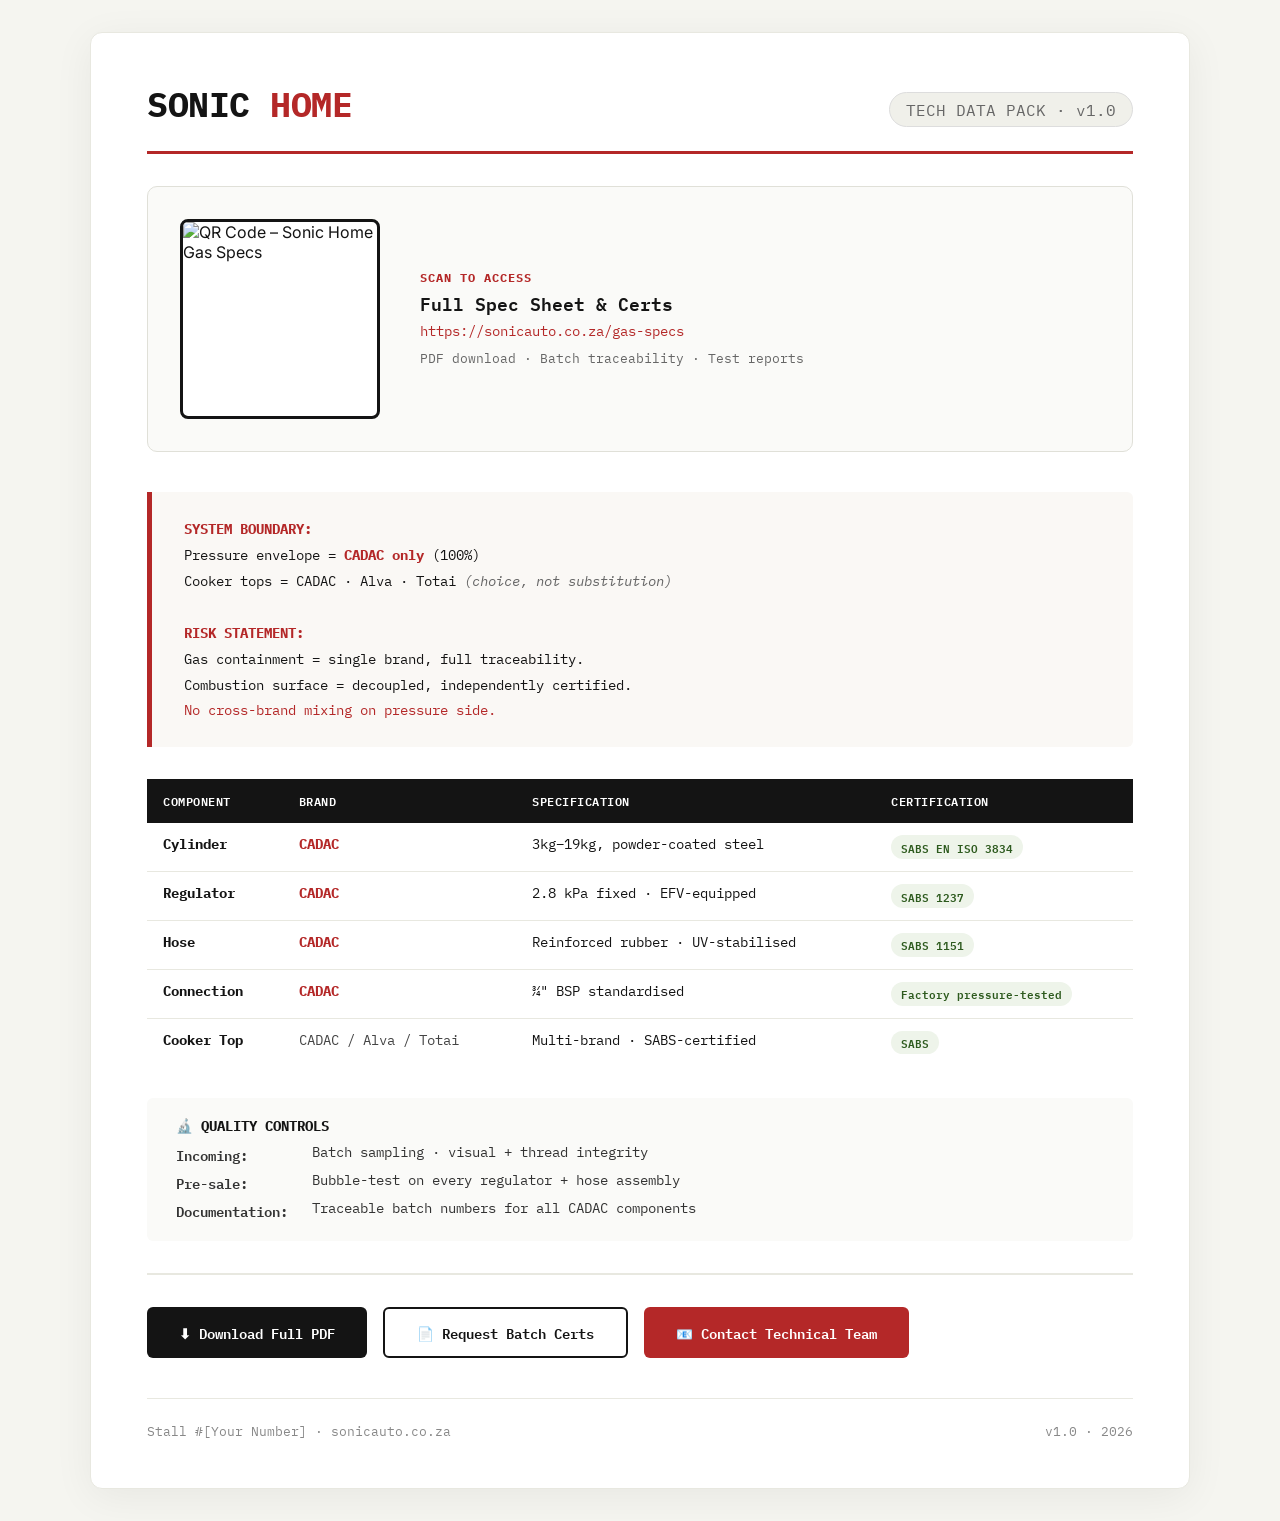
==== gas-specs/index.html @ 303278b4 "Create gas-specs/index.html for Sonic Home This HTML file contains the layout and styling for the So" ====
<!DOCTYPE html>
<html lang="en">
<head>
    <meta charset="UTF-8" />
    <meta name="viewport" content="width=device-width, initial-scale=1.0" />
    <title>Sonic Home – Gas Specs | Engineer Data Pack</title>
    
    <!-- Google Fonts – clean, engineer-friendly -->
    <link rel="preconnect" href="https://fonts.googleapis.com" />
    <link rel="preconnect" href="https://fonts.gstatic.com" crossorigin />
    <link href="https://fonts.googleapis.com/css2?family=IBM+Plex+Mono:wght@400;600;700&family=Inter:wght@400;600;700&display=swap" rel="stylesheet" />
    
    <style>
        /* --- RESET & BASE --- */
        * {
            margin: 0;
            padding: 0;
            box-sizing: border-box;
        }
        
        body {
            background: #f5f5f0;
            font-family: 'Inter', sans-serif;
            color: #141414;
            padding: 2rem 1rem;
            display: flex;
            justify-content: center;
        }
        
        .container {
            max-width: 1100px;
            width: 100%;
            background: white;
            padding: 3rem 3.5rem;
            border-radius: 12px;
            box-shadow: 0 8px 40px rgba(0,0,0,0.06);
            border: 1px solid #e8e8e0;
        }
        
        /* --- HEADER --- */
        .header {
            border-bottom: 3px solid #b42828;
            padding-bottom: 1.5rem;
            margin-bottom: 2rem;
            display: flex;
            justify-content: space-between;
            align-items: flex-end;
            flex-wrap: wrap;
            gap: 1rem;
        }
        
        .header h1 {
            font-family: 'IBM Plex Mono', monospace;
            font-weight: 700;
            font-size: 2.2rem;
            letter-spacing: -0.5px;
            color: #141414;
        }
        
        .header h1 span {
            color: #b42828;
        }
        
        .header .sub {
            font-family: 'IBM Plex Mono', monospace;
            font-weight: 400;
            font-size: 1rem;
            color: #666;
            background: #f0f0ea;
            padding: 0.4rem 1rem;
            border-radius: 20px;
            border: 1px solid #ddd;
        }
        
        /* --- QR SECTION --- */
        .qr-section {
            display: flex;
            flex-wrap: wrap;
            gap: 2.5rem;
            align-items: center;
            background: #fafaf8;
            padding: 2rem 2rem;
            border-radius: 10px;
            border: 1px solid #e0e0d8;
            margin-bottom: 2.5rem;
        }
        
        .qr-section img {
            width: 200px;
            height: 200px;
            border: 3px solid #141414;
            border-radius: 8px;
            background: white;
            flex-shrink: 0;
        }
        
        .qr-meta {
            font-family: 'IBM Plex Mono', monospace;
            font-size: 0.9rem;
            line-height: 1.7;
        }
        
        .qr-meta .label {
            font-weight: 700;
            color: #b42828;
            text-transform: uppercase;
            font-size: 0.75rem;
            letter-spacing: 1px;
        }
        
        .qr-meta .url {
            color: #b42828;
            word-break: break-all;
        }
        
        .qr-meta .note {
            color: #666;
            font-size: 0.8rem;
            margin-top: 0.3rem;
        }
        
        /* --- SPEC TABLE --- */
        .spec-table {
            width: 100%;
            border-collapse: collapse;
            font-family: 'IBM Plex Mono', monospace;
            font-size: 0.85rem;
            margin: 1.5rem 0 2rem 0;
        }
        
        .spec-table th {
            text-align: left;
            background: #141414;
            color: white;
            padding: 0.75rem 1rem;
            font-weight: 600;
            font-size: 0.75rem;
            letter-spacing: 0.5px;
            text-transform: uppercase;
        }
        
        .spec-table td {
            padding: 0.75rem 1rem;
            border-bottom: 1px solid #e8e8e0;
            vertical-align: top;
        }
        
        .spec-table tr:last-child td {
            border-bottom: none;
        }
        
        .spec-table .brand-cadac {
            color: #b42828;
            font-weight: 700;
        }
        
        .spec-table .brand-other {
            color: #444;
        }
        
        .spec-table .cert {
            background: #eef4ea;
            color: #2d5a1e;
            font-size: 0.7rem;
            padding: 0.15rem 0.6rem;
            border-radius: 12px;
            display: inline-block;
            font-weight: 600;
        }
        
        /* --- RISK STATEMENT --- */
        .risk-box {
            background: #faf8f5;
            border-left: 5px solid #b42828;
            padding: 1.5rem 2rem;
            margin: 2rem 0;
            font-family: 'IBM Plex Mono', monospace;
            font-size: 0.9rem;
            line-height: 1.8;
            border-radius: 0 6px 6px 0;
        }
        
        .risk-box strong {
            color: #b42828;
        }
        
        /* --- BUTTONS --- */
        .actions {
            display: flex;
            flex-wrap: wrap;
            gap: 1rem;
            margin-top: 2rem;
            padding-top: 2rem;
            border-top: 2px solid #e8e8e0;
        }
        
        .btn {
            font-family: 'IBM Plex Mono', monospace;
            font-weight: 600;
            font-size: 0.85rem;
            padding: 0.75rem 2rem;
            border-radius: 6px;
            border: none;
            cursor: pointer;
            text-decoration: none;
            display: inline-flex;
            align-items: center;
            gap: 0.5rem;
            transition: all 0.2s;
        }
        
        .btn-primary {
            background: #141414;
            color: white;
        }
        
        .btn-primary:hover {
            background: #2a2a2a;
        }
        
        .btn-outline {
            background: transparent;
            color: #141414;
            border: 2px solid #141414;
        }
        
        .btn-outline:hover {
            background: #141414;
            color: white;
        }
        
        .btn-red {
            background: #b42828;
            color: white;
        }
        
        .btn-red:hover {
            background: #8f1f1f;
        }
        
        /* --- FOOTER --- */
        .footer {
            margin-top: 2.5rem;
            padding-top: 1.5rem;
            border-top: 1px solid #e8e8e0;
            font-size: 0.8rem;
            color: #888;
            font-family: 'IBM Plex Mono', monospace;
            display: flex;
            justify-content: space-between;
            flex-wrap: wrap;
            gap: 0.5rem;
        }
        
        /* --- RESPONSIVE --- */
        @media (max-width: 700px) {
            .container {
                padding: 1.5rem;
            }
            .header h1 {
                font-size: 1.6rem;
            }
            .qr-section {
                flex-direction: column;
                text-align: center;
            }
            .qr-section img {
                width: 160px;
                height: 160px;
            }
            .spec-table {
                font-size: 0.7rem;
            }
            .spec-table th,
            .spec-table td {
                padding: 0.5rem 0.6rem;
            }
            .risk-box {
                padding: 1rem 1.2rem;
                font-size: 0.8rem;
            }
            .actions {
                flex-direction: column;
            }
            .btn {
                justify-content: center;
            }
        }
        
        @media print {
            body { background: white; padding: 0.5rem; }
            .container { box-shadow: none; border: 1px solid #ccc; }
            .btn { display: none; }
            .qr-section { background: #f9f9f7; }
        }
    </style>
</head>
<body>

<div class="container">

    <!-- HEADER -->
    <div class="header">
        <h1>SONIC <span>HOME</span></h1>
        <div class="sub">TECH DATA PACK · v1.0</div>
    </div>

    <!-- QR + META -->
    <div class="qr-section">
        <!-- Replace src with your actual QR image -->
        <img src="sonic_home_gas_qr.png" alt="QR Code – Sonic Home Gas Specs" />
        <div class="qr-meta">
            <div class="label">Scan to access</div>
            <div style="font-weight:600; font-size:1.1rem;">Full Spec Sheet &amp; Certs</div>
            <div class="url">https://sonicauto.co.za/gas-specs</div>
            <div class="note">PDF download · Batch traceability · Test reports</div>
        </div>
    </div>

    <!-- SYSTEM BOUNDARY STATEMENT -->
    <div class="risk-box">
        <strong>SYSTEM BOUNDARY:</strong><br />
        Pressure envelope = <strong>CADAC only</strong> (100%)<br />
        Cooker tops = CADAC · Alva · Totai <em style="color:#666;font-weight:400;">(choice, not substitution)</em><br /><br />
        <strong>RISK STATEMENT:</strong><br />
        Gas containment = single brand, full traceability.<br />
        Combustion surface = decoupled, independently certified.<br />
        <span style="color:#b42828;">No cross-brand mixing on pressure side.</span>
    </div>

    <!-- SPECIFICATION TABLE -->
    <table class="spec-table">
        <thead>
            <tr>
                <th>Component</th>
                <th>Brand</th>
                <th>Specification</th>
                <th>Certification</th>
            </tr>
        </thead>
        <tbody>
            <tr>
                <td><strong>Cylinder</strong></td>
                <td class="brand-cadac">CADAC</td>
                <td>3kg–19kg, powder-coated steel</td>
                <td><span class="cert">SABS EN ISO 3834</span></td>
            </tr>
            <tr>
                <td><strong>Regulator</strong></td>
                <td class="brand-cadac">CADAC</td>
                <td>2.8 kPa fixed · EFV-equipped</td>
                <td><span class="cert">SABS 1237</span></td>
            </tr>
            <tr>
                <td><strong>Hose</strong></td>
                <td class="brand-cadac">CADAC</td>
                <td>Reinforced rubber · UV-stabilised</td>
                <td><span class="cert">SABS 1151</span></td>
            </tr>
            <tr>
                <td><strong>Connection</strong></td>
                <td class="brand-cadac">CADAC</td>
                <td>¾" BSP standardised</td>
                <td><span class="cert">Factory pressure-tested</span></td>
            </tr>
            <tr>
                <td><strong>Cooker Top</strong></td>
                <td class="brand-other">CADAC / Alva / Totai</td>
                <td>Multi-brand · SABS-certified</td>
                <td><span class="cert">SABS</span></td>
            </tr>
        </tbody>
    </table>

    <!-- QUALITY CONTROLS -->
    <div style="margin: 1.5rem 0; font-family:'IBM Plex Mono',monospace; font-size:0.85rem; background:#fafaf8; padding:1.2rem 1.8rem; border-radius:6px;">
        <div style="font-weight:700; margin-bottom:0.5rem;">🔬 QUALITY CONTROLS</div>
        <div style="display:grid; grid-template-columns:auto 1fr; gap:0.3rem 1.5rem; color:#333;">
            <span style="font-weight:600;">Incoming:</span><span>Batch sampling · visual + thread integrity</span>
            <span style="font-weight:600;">Pre-sale:</span><span>Bubble-test on every regulator + hose assembly</span>
            <span style="font-weight:600;">Documentation:</span><span>Traceable batch numbers for all CADAC components</span>
        </div>
    </div>

    <!-- ACTION BUTTONS -->
    <div class="actions">
        <a href="sonic_home_gas_specs.pdf" class="btn btn-primary" download>⬇ Download Full PDF</a>
        <a href="#" class="btn btn-outline">📄 Request Batch Certs</a>
        <a href="#" class="btn btn-red">📧 Contact Technical Team</a>
    </div>

    <!-- FOOTER -->
    <div class="footer">
        <span>Stall #[Your Number] · sonicauto.co.za</span>
        <span>v1.0 · 2026</span>
    </div>

</div>

</body>
</html>
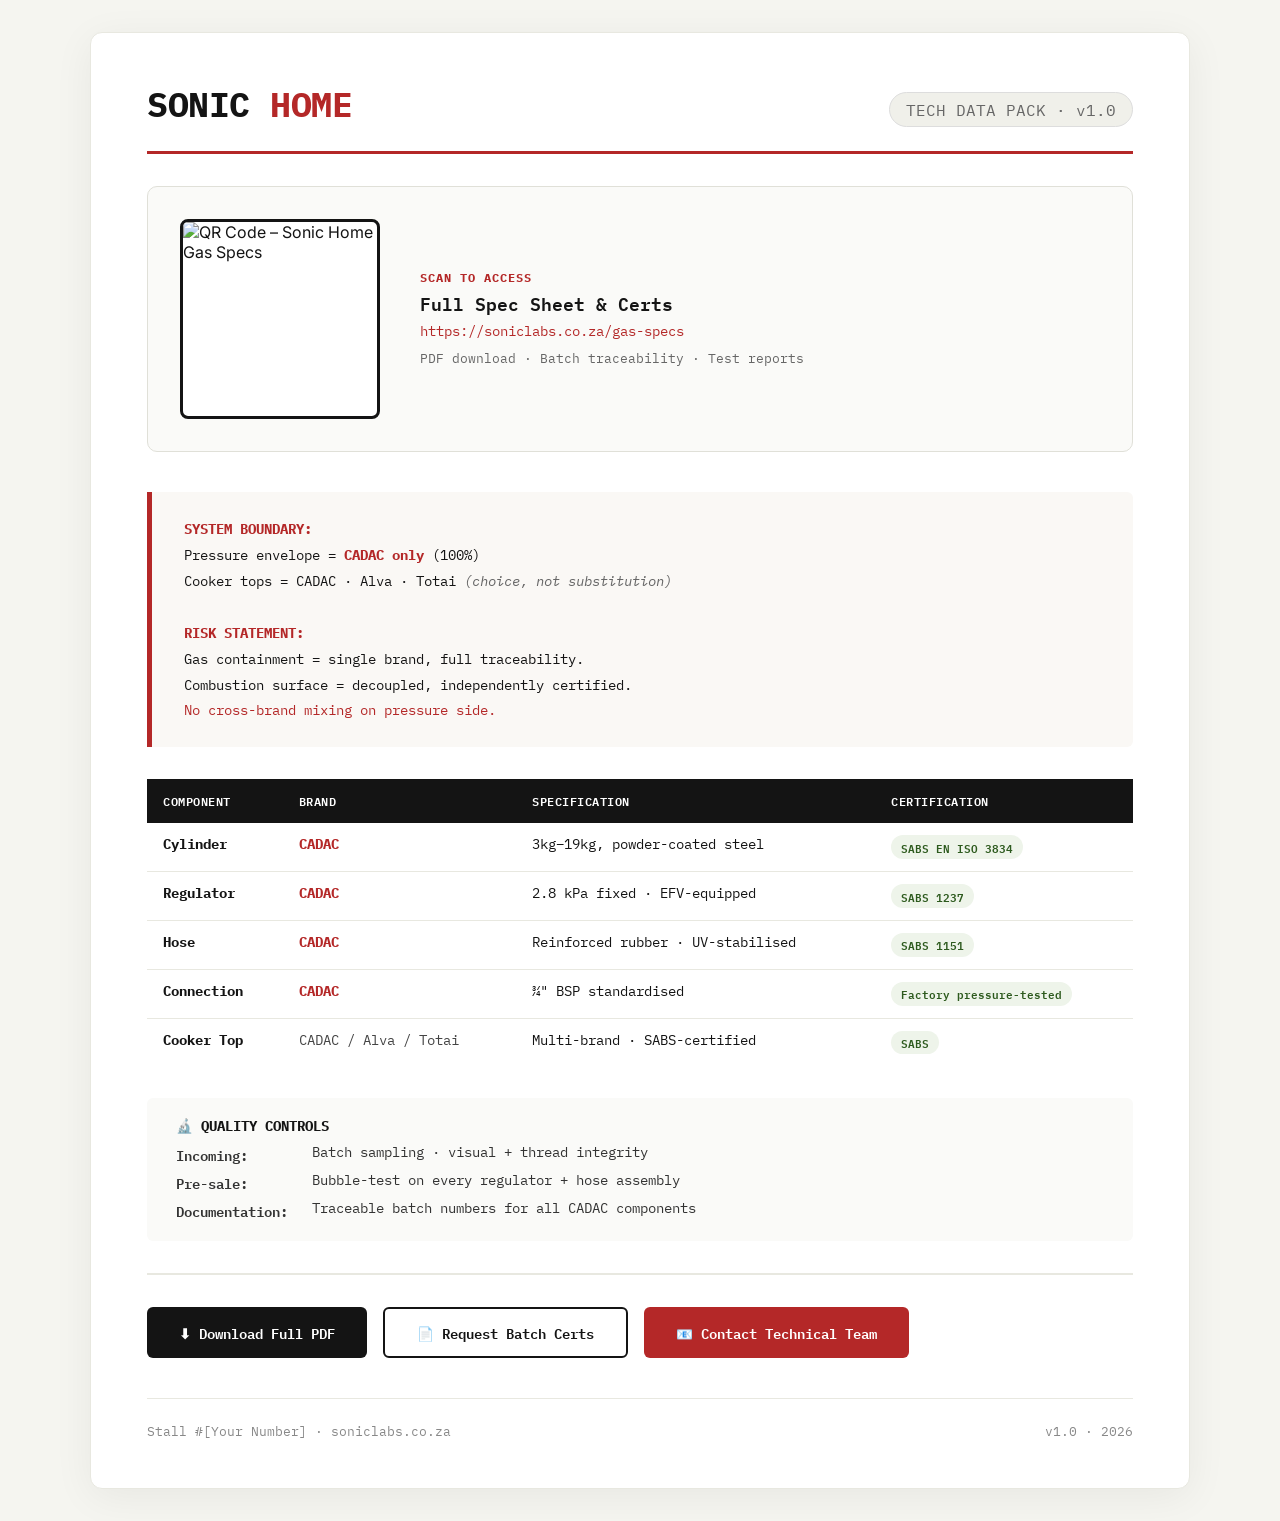
==== commit 5b21e8e0: "URL fix" ====
--- a/gas-specs/index.html
+++ b/gas-specs/index.html
@@ -312,7 +312,7 @@
         <div class="qr-meta">
             <div class="label">Scan to access</div>
             <div style="font-weight:600; font-size:1.1rem;">Full Spec Sheet &amp; Certs</div>
-            <div class="url">https://sonicauto.co.za/gas-specs</div>
+            <div class="url">https://soniclabs.co.za/gas-specs</div>
             <div class="note">PDF download · Batch traceability · Test reports</div>
         </div>
     </div>
@@ -391,7 +391,7 @@
 
     <!-- FOOTER -->
     <div class="footer">
-        <span>Stall #[Your Number] · sonicauto.co.za</span>
+        <span>Stall #[Your Number] · soniclabs.co.za</span>
         <span>v1.0 · 2026</span>
     </div>
 
